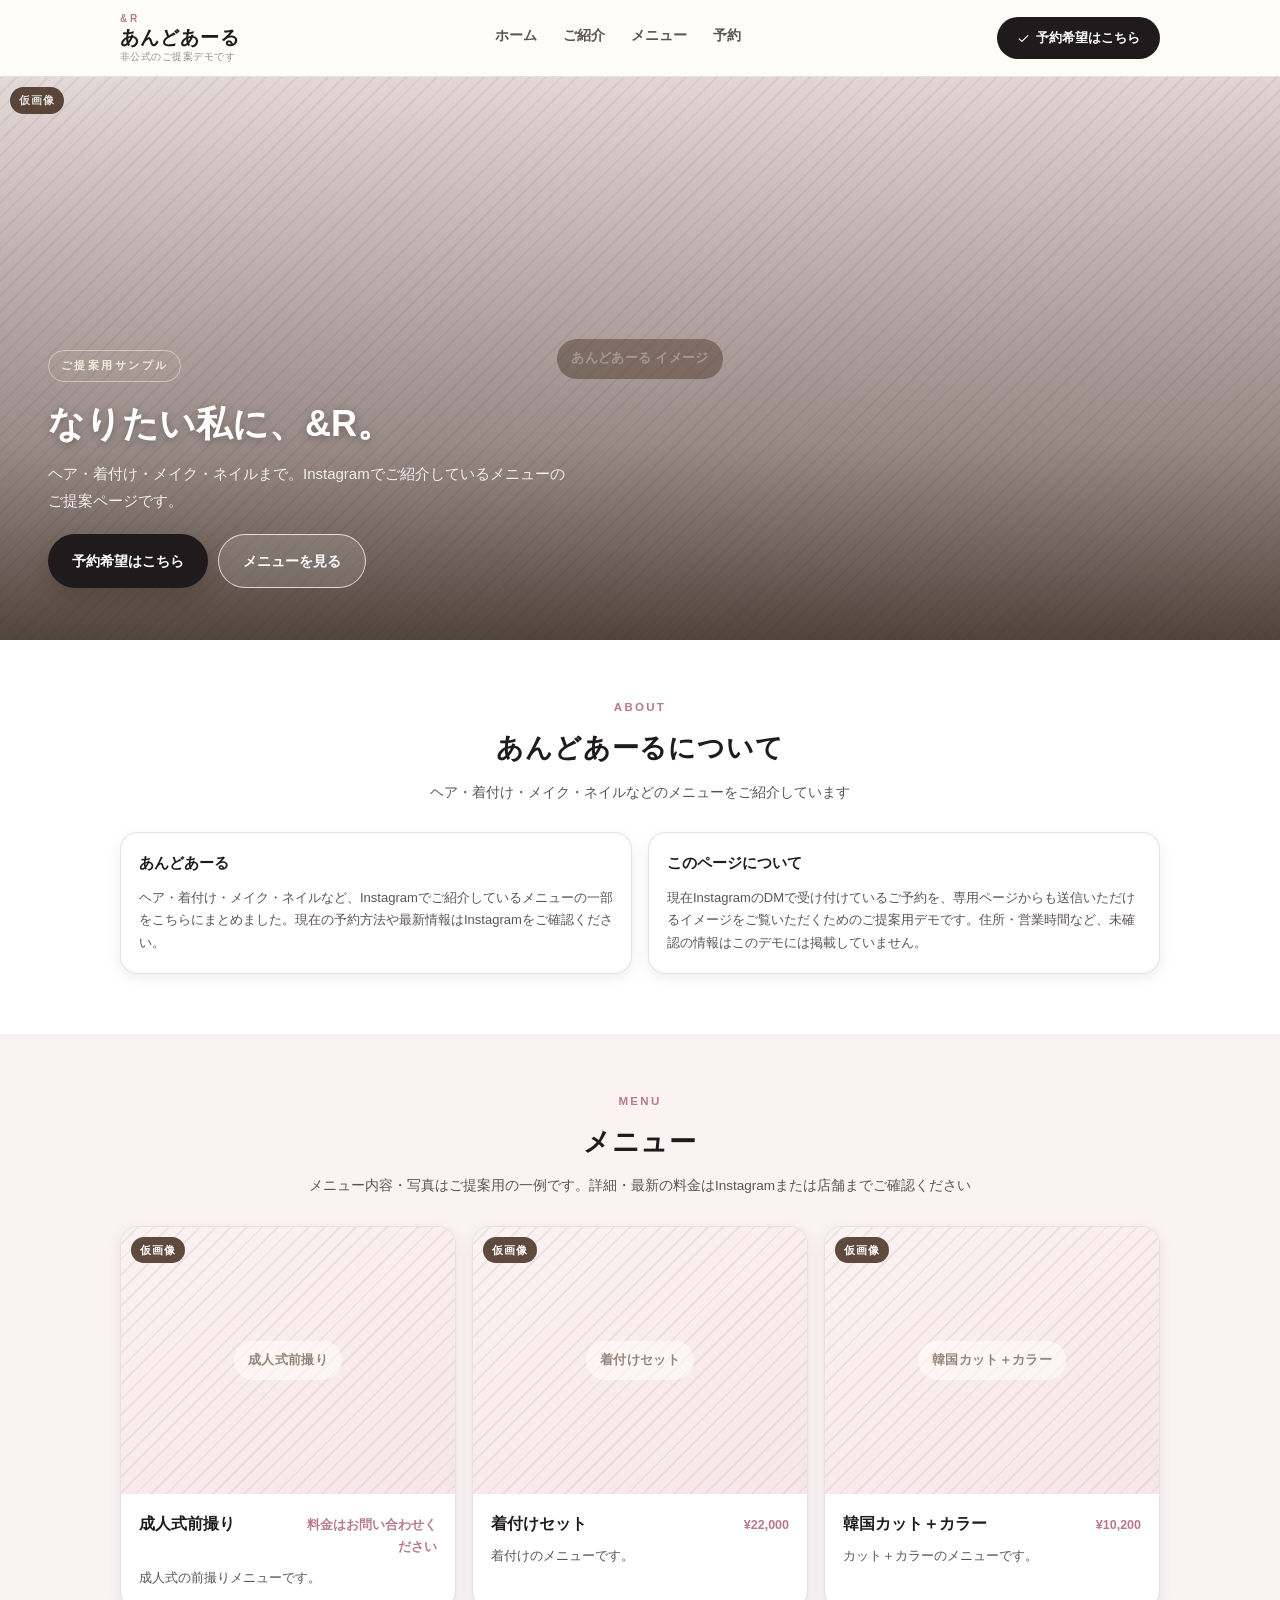
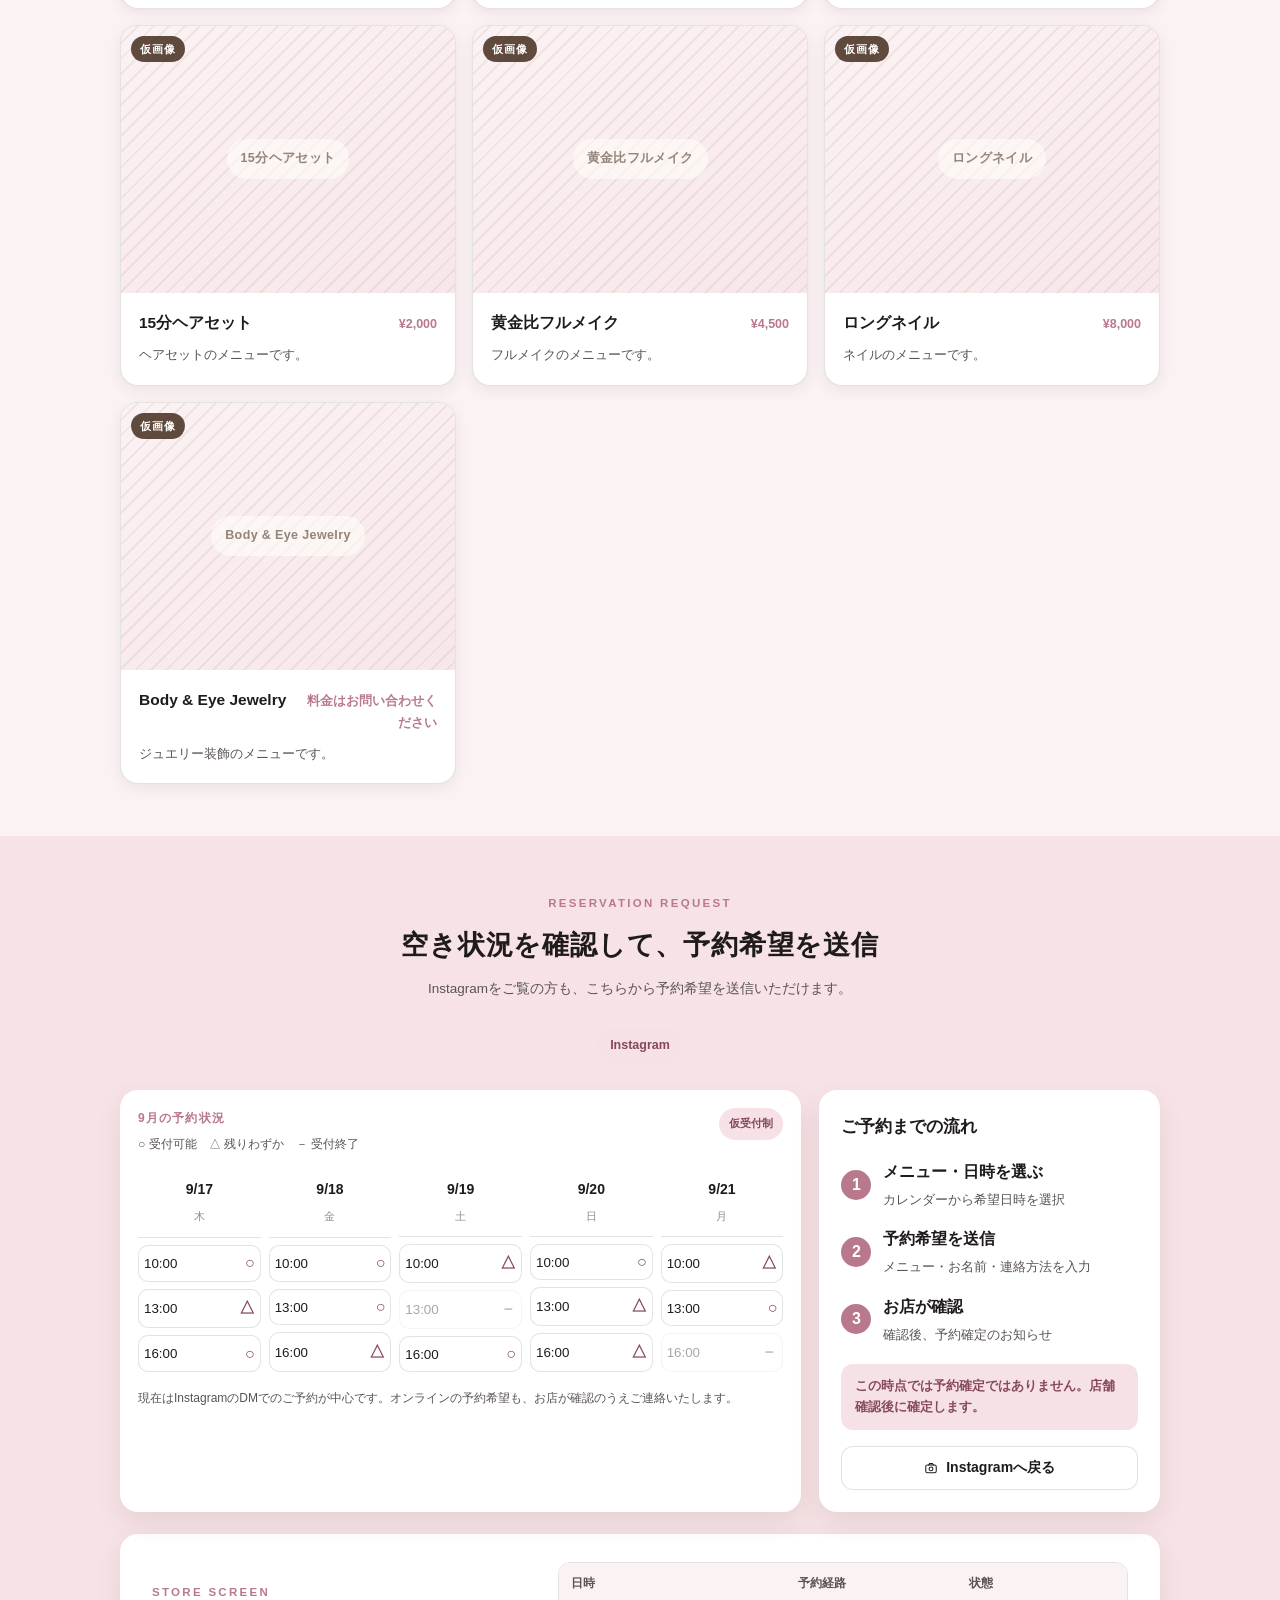
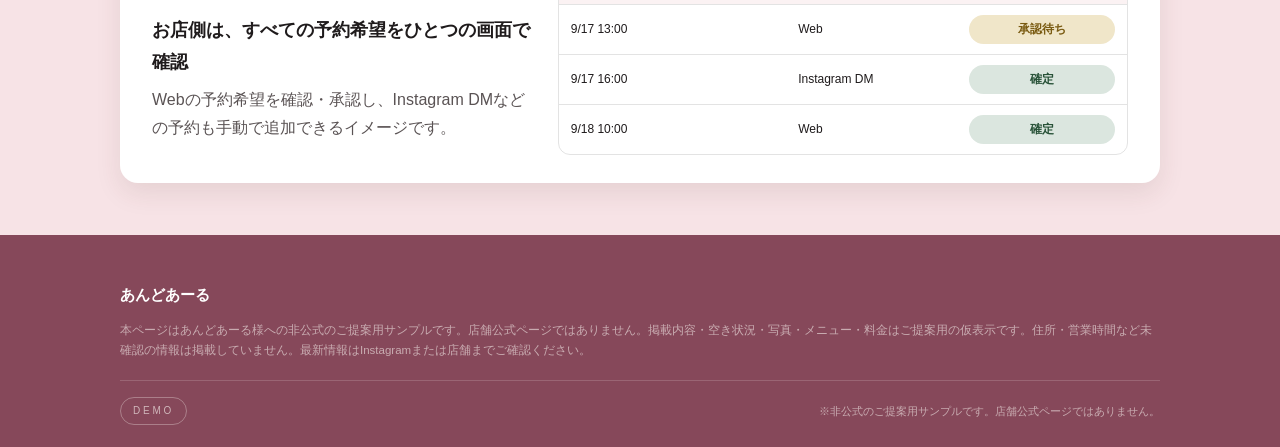
==== stores/and-r/index.html @ 746cb3f4 "Add proposal demo for あんどあーる (&R) under stores/and-r/ New store on a dedicated branch, built from up" ====
<!DOCTYPE html>
<html lang="ja">
<head>
<meta charset="UTF-8">
<meta name="viewport" content="width=device-width, initial-scale=1.0">
<title>あんどあーる | ご提案用サンプル</title>
<link rel="stylesheet" href="../shared/style.css">
<link rel="stylesheet" href="theme.css">
</head>
<body>

<!-- アイコン定義 (共通SVGスプライト) -->
<svg width="0" height="0" style="position:absolute" aria-hidden="true">
  <defs>
    <symbol id="icon-check" viewBox="0 0 24 24" stroke="currentColor" stroke-width="2" stroke-linecap="round" stroke-linejoin="round" fill="none">
      <path d="M4 12.5l5 5L20 6.5"/>
    </symbol>
    <symbol id="icon-camera" viewBox="0 0 24 24" stroke="currentColor" stroke-width="1.8" stroke-linecap="round" stroke-linejoin="round" fill="none">
      <rect x="3" y="7" width="18" height="13" rx="3"/>
      <path d="M8 7l1.5-2.5h5L16 7"/>
      <circle cx="12" cy="13.5" r="3.3"/>
    </symbol>
  </defs>
</svg>

<!-- ヘッダー -->
<header class="site-header">
  <div class="container">
    <a href="#home" class="brand">
      <span class="brand-en">&amp;R</span>
      <span class="brand-name">あんどあーる</span>
      <span class="and-r-tag">非公式のご提案デモです</span>
    </a>
    <nav class="nav-desktop">
      <a href="#home">ホーム</a>
      <a href="#about">ご紹介</a>
      <a href="#menu">メニュー</a>
      <a href="#reservation">予約</a>
    </nav>
    <a class="header-cta" href="#reservation">
      <svg class="icon" aria-hidden="true"><use href="#icon-check"></use></svg>
      予約希望はこちら
    </a>
    <button class="nav-toggle" id="nav-toggle" aria-label="メニューを開く">
      <svg viewBox="0 0 24 24" width="20" height="20" stroke="currentColor" stroke-width="2" stroke-linecap="round" fill="none"><path d="M4 6h16M4 12h16M4 18h16"/></svg>
    </button>
  </div>
  <nav class="nav-mobile" id="nav-mobile">
    <a href="#home">ホーム</a>
    <a href="#about">ご紹介</a>
    <a href="#menu">メニュー</a>
    <a href="#reservation">予約</a>
    <a class="btn btn-primary header-cta" href="#reservation">
      <svg class="icon" aria-hidden="true"><use href="#icon-check"></use></svg>
      予約希望はこちら
    </a>
  </nav>
</header>

<main>

  <!-- ================= ホーム / ヒーロー ================= -->
  <section id="home">
    <div class="hero">
      <div class="photo" data-caption="あんどあーる イメージ">
        <span class="photo-badge">仮画像</span>
        <img src="assets/images/hero.jpg" alt="あんどあーる イメージ" onerror="this.remove()">
      </div>
      <div class="hero-scrim"></div>
      <div class="hero-content">
        <span class="hero-badge">ご提案用サンプル</span>
        <h1 class="hero-title">なりたい私に、&amp;R。</h1>
        <p class="hero-lead">ヘア・着付け・メイク・ネイルまで。Instagramでご紹介しているメニューのご提案ページです。</p>
        <div class="hero-actions">
          <a href="#reservation" class="btn btn-primary">予約希望はこちら</a>
          <a href="#menu" class="btn btn-outline">メニューを見る</a>
        </div>
      </div>
    </div>
  </section>

  <!-- ================= 店舗・サービス紹介 ================= -->
  <section id="about" class="section">
    <div class="container">
      <div class="section-head">
        <span class="section-eyebrow">ABOUT</span>
        <h2 class="section-title">あんどあーるについて</h2>
        <p class="section-lead">ヘア・着付け・メイク・ネイルなどのメニューをご紹介しています</p>
      </div>
      <div class="info-grid">
        <div class="info-card">
          <div class="info-card-body">
            <p class="info-card-title">あんどあーる</p>
            <p class="course-desc">ヘア・着付け・メイク・ネイルなど、Instagramでご紹介しているメニューの一部をこちらにまとめました。現在の予約方法や最新情報はInstagramをご確認ください。</p>
          </div>
        </div>
        <div class="info-card">
          <div class="info-card-body">
            <p class="info-card-title">このページについて</p>
            <p class="course-desc">現在InstagramのDMで受け付けているご予約を、専用ページからも送信いただけるイメージをご覧いただくためのご提案用デモです。住所・営業時間など、未確認の情報はこのデモには掲載していません。</p>
          </div>
        </div>
      </div>
    </div>
  </section>

  <!-- ================= メニュー ================= -->
  <section id="menu" class="section section-soft">
    <div class="container">
      <div class="section-head">
        <span class="section-eyebrow">MENU</span>
        <h2 class="section-title">メニュー</h2>
        <p class="section-lead">メニュー内容・写真はご提案用の一例です。詳細・最新の料金はInstagramまたは店舗までご確認ください</p>
      </div>
      <div class="course-grid" id="course-grid"></div>
    </div>
  </section>

  <!-- ================= 予約希望受付 ================= -->
  <section id="reservation" class="section section-reservation">
    <div class="container reservation-wrap">
      <div class="section-head reservation-head">
        <span class="section-eyebrow">RESERVATION REQUEST</span>
        <h2 class="section-title">空き状況を確認して、予約希望を送信</h2>
        <p class="section-lead">Instagramをご覧の方も、こちらから予約希望を送信いただけます。</p>
      </div>

      <div class="channel-strip" id="channel-strip"></div>

      <div class="reservation-layout">
        <div class="booking-panel">
          <div class="booking-panel-top">
            <div>
              <p class="booking-kicker">9月の予約状況</p>
              <p class="booking-note">○ 受付可能　△ 残りわずか　－ 受付終了</p>
            </div>
            <span class="request-badge">仮受付制</span>
          </div>
          <div class="booking-calendar" id="booking-calendar"></div>
          <p class="booking-help">現在はInstagramのDMでのご予約が中心です。オンラインの予約希望も、お店が確認のうえご連絡いたします。</p>
        </div>

        <div class="booking-explain">
          <p class="booking-explain-title">ご予約までの流れ</p>
          <ol class="booking-steps">
            <li><span>1</span><div><strong>メニュー・日時を選ぶ</strong><small>カレンダーから希望日時を選択</small></div></li>
            <li><span>2</span><div><strong>予約希望を送信</strong><small>メニュー・お名前・連絡方法を入力</small></div></li>
            <li><span>3</span><div><strong>お店が確認</strong><small>確認後、予約確定のお知らせ</small></div></li>
          </ol>
          <p class="confirm-note">この時点では予約確定ではありません。店舗確認後に確定します。</p>
          <button type="button" class="instagram-link" id="instagram-demo-btn">
            <svg class="icon" aria-hidden="true"><use href="#icon-camera"></use></svg>Instagramへ戻る
          </button>
          <p class="demo-note" id="instagram-demo-note" hidden>デモでは実際のInstagramには遷移しません（本番では店舗のInstagramへ遷移する想定です）</p>
        </div>
      </div>

      <div class="admin-demo">
        <div class="admin-demo-copy">
          <span class="section-eyebrow">STORE SCREEN</span>
          <h3>お店側は、すべての予約希望をひとつの画面で確認</h3>
          <p>Webの予約希望を確認・承認し、Instagram DMなどの予約も手動で追加できるイメージです。</p>
        </div>
        <div class="admin-board" id="admin-board"></div>
      </div>
    </div>
  </section>

</main>

<div class="booking-modal" id="booking-modal" hidden>
  <div class="booking-modal-card" role="dialog" aria-modal="true" aria-labelledby="booking-modal-title">
    <button class="booking-close" id="booking-close" aria-label="閉じる">×</button>
    <p class="booking-kicker">予約希望</p>
    <h2 id="booking-modal-title">希望内容を入力</h2>
    <p class="selected-slot" id="selected-slot"></p>
    <form id="booking-form">
      <label>ご希望メニュー
        <select required name="menu">
          <option value="">選択してください</option>
          <option>成人式前撮り</option>
          <option>着付けセット</option>
          <option>韓国カット＋カラー</option>
          <option>15分ヘアセット</option>
          <option>黄金比フルメイク</option>
          <option>ロングネイル</option>
          <option>Body &amp; Eye Jewelry</option>
          <option>まだ決めていない・相談したい</option>
        </select>
      </label>
      <label>お名前<input required name="name" placeholder="例）鹿児島 花子"></label>
      <label>電話番号<input required name="phone" inputmode="tel" placeholder="090-0000-0000"></label>
      <label>ご希望の連絡方法
        <select required name="contact">
          <option value="">選択してください</option>
          <option>Instagram DM</option>
          <option>お電話</option>
          <option>どちらでも</option>
        </select>
      </label>
      <label>ご要望（任意）<textarea name="note" rows="3" placeholder="ご希望のイメージなど"></textarea></label>
      <p class="form-caution">この時点では予約確定ではありません。店舗確認後に確定します。</p>
      <button class="btn btn-primary btn-block" type="submit">予約希望を送信する</button>
    </form>
    <div class="booking-sent" id="booking-sent" hidden>
      <div class="sent-check">✓</div>
      <h3>予約希望を受け付けました</h3>
      <p>お店が内容を確認・承認後、予約確定のお知らせをお送りします。</p>
      <button class="btn btn-dark btn-block" id="booking-done">閉じる</button>
    </div>
  </div>
</div>

<!-- ================= フッター ================= -->
<footer class="footer">
  <div class="container">
    <p class="footer-brand">あんどあーる</p>
    <p class="footer-note">本ページはあんどあーる様への非公式のご提案用サンプルです。店舗公式ページではありません。掲載内容・空き状況・写真・メニュー・料金はご提案用の仮表示です。住所・営業時間など未確認の情報は掲載していません。最新情報はInstagramまたは店舗までご確認ください。</p>

    <div class="footer-bottom">
      <span class="demo-badge">DEMO</span>
      <span class="footer-disclaimer">※非公式のご提案用サンプルです。店舗公式ページではありません。</span>
    </div>
  </div>
</footer>

<script src="config.js"></script>
<script src="../shared/app.js"></script>
<script>
  document.getElementById("instagram-demo-btn").addEventListener("click", function () {
    document.getElementById("instagram-demo-note").hidden = false;
  });
</script>
</body>
</html>
---- stores/shared/style.css ----
/* =========================================================
   店舗別営業デモ 共通テンプレート スタイル
   ベース: 白・生成り / 明るい木目 / 焦げ茶（文字・アクセント）
   小料理店・日本料理店向けの、親しみやすく読みやすいデザイン
   （焼肉「陣力」デモとは配色・装飾を分けた別テーマ）
   ========================================================= */

:root {
  --paper: #fffdf8;
  --paper-soft: #f6f0e4;
  --cream-deep: #efe3cc;
  --wood-light: #f1e2c8;
  --ink: #3b2c22;
  --ink-soft: #6b5b4d;
  --ink-faint: #9c8b7c;
  --brown: #5a3820;
  --brown-dark: #3f2716;
  --line: rgba(74, 51, 35, 0.16);
  --white: #ffffff;

  --radius-lg: 18px;
  --radius-md: 12px;
  --radius-sm: 8px;
  --shadow-soft: 0 10px 26px rgba(74, 51, 35, 0.1);
  --shadow-card: 0 4px 14px rgba(74, 51, 35, 0.08);
  --container: 1080px;
}

* {
  box-sizing: border-box;
}

html {
  scroll-behavior: smooth;
  scroll-padding-top: 84px;
}

html, body {
  margin: 0;
  padding: 0;
}

body {
  background: var(--paper);
  color: var(--ink);
  font-family: "Hiragino Mincho ProN", "Hiragino Sans", "Yu Gothic", "Noto Sans JP", "Segoe UI", sans-serif;
  -webkit-font-smoothing: antialiased;
  line-height: 1.75;
}

img {
  max-width: 100%;
  display: block;
}

a {
  color: inherit;
}

.icon {
  width: 1em;
  height: 1em;
  stroke: currentColor;
  fill: none;
}

.container {
  max-width: var(--container);
  margin: 0 auto;
  padding: 0 20px;
}

/* ---------- ご提案用サンプル 表示バナー ---------- */

.demo-banner {
  background: var(--wood-light);
  color: var(--brown-dark);
  text-align: center;
  font-size: 11.5px;
  letter-spacing: 0.03em;
  padding: 7px 14px;
}

/* ---------- 写真プレースホルダー（仮画像） ---------- */

.photo {
  position: relative;
  overflow: hidden;
  border-radius: var(--radius-md);
  background:
    repeating-linear-gradient(135deg, rgba(90, 56, 32, 0.07) 0 2px, transparent 2px 11px),
    linear-gradient(155deg, var(--paper-soft), var(--wood-light) 140%);
  display: flex;
  align-items: center;
  justify-content: center;
}

.photo::before {
  content: attr(data-caption);
  position: relative;
  z-index: 0;
  color: rgba(63, 39, 22, 0.55);
  font-size: 12.5px;
  font-weight: 600;
  letter-spacing: 0.03em;
  text-align: center;
  padding: 9px 14px;
  background: rgba(255, 253, 248, 0.6);
  border-radius: 999px;
}

.photo-badge {
  position: absolute;
  top: 10px;
  left: 10px;
  z-index: 0;
  background: rgba(63, 39, 22, 0.82);
  color: #fff;
  font-size: 10.5px;
  font-weight: 700;
  letter-spacing: 0.08em;
  padding: 4px 9px;
  border-radius: 999px;
}

.photo img {
  position: absolute;
  inset: 0;
  width: 100%;
  height: 100%;
  object-fit: cover;
  z-index: 1;
}

.photo--wide {
  aspect-ratio: 4 / 3;
}

.photo--card {
  aspect-ratio: 5 / 4;
}

/* ---------- ヘッダー ---------- */

.site-header {
  position: sticky;
  top: 0;
  z-index: 50;
  background: rgba(255, 253, 248, 0.96);
  backdrop-filter: blur(6px);
  border-bottom: 1px solid var(--line);
}

.site-header .container {
  display: flex;
  align-items: center;
  justify-content: space-between;
  gap: 12px;
  padding-top: 13px;
  padding-bottom: 13px;
}

.brand {
  display: flex;
  flex-direction: column;
  line-height: 1.25;
  text-decoration: none;
}

.brand-en {
  font-size: 10px;
  letter-spacing: 0.28em;
  color: var(--brown);
  font-weight: 700;
}

.brand-name {
  font-size: 19px;
  font-weight: 800;
  color: var(--ink);
  letter-spacing: 0.05em;
}

.nav-desktop {
  display: none;
  gap: 26px;
  font-size: 14px;
  font-weight: 600;
}

.nav-desktop a {
  text-decoration: none;
  color: var(--ink-soft);
  padding-bottom: 4px;
  border-bottom: 2px solid transparent;
}

.nav-desktop a:hover {
  color: var(--brown);
  border-bottom-color: var(--brown);
}

.header-cta {
  display: none;
  align-items: center;
  gap: 6px;
  background: var(--brown);
  color: var(--white);
  border: none;
  border-radius: 999px;
  padding: 10px 20px;
  font-size: 13px;
  font-weight: 700;
  text-decoration: none;
  white-space: nowrap;
}

.nav-toggle {
  display: inline-flex;
  align-items: center;
  justify-content: center;
  width: 40px;
  height: 40px;
  border-radius: 10px;
  border: 1px solid var(--line);
  background: var(--paper);
  color: var(--ink);
}

.nav-mobile {
  display: none;
  flex-direction: column;
  padding: 6px 20px 16px;
  gap: 2px;
  border-top: 1px solid var(--line);
}

.nav-mobile.open {
  display: flex;
}

.nav-mobile a {
  text-decoration: none;
  color: var(--ink-soft);
  font-weight: 600;
  font-size: 15px;
  padding: 11px 4px;
  border-bottom: 1px solid var(--line);
}

.nav-mobile a.header-cta {
  display: flex;
  justify-content: center;
  margin-top: 10px;
  color: var(--white);
}

/* ---------- ヒーロー ---------- */

.hero {
  position: relative;
  color: var(--white);
  overflow: hidden;
  min-height: 82vw;
  max-height: 520px;
  display: flex;
  align-items: flex-end;
}

.hero .photo {
  position: absolute;
  inset: 0;
  border-radius: 0;
}

.hero .photo::before {
  color: rgba(255, 253, 248, 0.78);
  background: rgba(63, 39, 22, 0.4);
}

.hero-scrim {
  position: absolute;
  inset: 0;
  background: linear-gradient(180deg, rgba(58, 40, 26, 0.12) 0%, rgba(48, 32, 20, 0.48) 65%, rgba(35, 22, 12, 0.78) 100%);
  z-index: 2;
}

.hero-content {
  position: relative;
  z-index: 3;
  width: 100%;
  padding: 26px 20px 32px;
}

.hero-badge {
  display: inline-block;
  font-size: 11px;
  letter-spacing: 0.22em;
  font-weight: 700;
  color: #f6ecd9;
  border: 1px solid rgba(246, 236, 217, 0.55);
  border-radius: 999px;
  padding: 5px 12px;
  margin-bottom: 14px;
}

.hero-title {
  font-size: 25px;
  font-weight: 800;
  line-height: 1.55;
  margin: 0 0 10px;
  text-shadow: 0 2px 10px rgba(0, 0, 0, 0.3);
}

.hero-lead {
  font-size: 13.5px;
  color: rgba(255, 253, 248, 0.9);
  margin: 0 0 20px;
  max-width: 520px;
}

.hero-actions {
  display: flex;
  flex-wrap: wrap;
  gap: 10px;
}

.btn {
  display: inline-flex;
  align-items: center;
  gap: 8px;
  border-radius: 999px;
  padding: 14px 24px;
  font-size: 14px;
  font-weight: 700;
  text-decoration: none;
  border: none;
  cursor: pointer;
  font-family: inherit;
}

.btn-primary {
  background: var(--brown);
  color: var(--white);
  box-shadow: 0 10px 22px rgba(63, 39, 22, 0.32);
}

.btn-outline {
  background: rgba(255, 253, 248, 0.12);
  color: var(--white);
  border: 1.5px solid rgba(255, 253, 248, 0.75);
}

.btn-dark {
  background: var(--ink);
  color: var(--white);
}

.btn-block {
  width: 100%;
  justify-content: center;
}

/* ---------- セクション共通 ---------- */

.section {
  padding: 52px 0;
}

.section-soft {
  background: var(--paper-soft);
}

.section-head {
  text-align: center;
  margin-bottom: 28px;
}

.section-eyebrow {
  display: inline-block;
  font-size: 11.5px;
  letter-spacing: 0.2em;
  color: var(--brown);
  font-weight: 700;
  margin-bottom: 8px;
}

.section-title {
  font-size: 22px;
  margin: 0 0 8px;
  color: var(--ink);
  letter-spacing: 0.03em;
}

.section-lead {
  font-size: 13.5px;
  color: var(--ink-soft);
  margin: 0;
}

/* ---------- コースカード ---------- */

.course-grid {
  display: grid;
  grid-template-columns: 1fr;
  gap: 16px;
}

.course-card {
  background: var(--paper);
  border: 1px solid var(--line);
  border-radius: var(--radius-lg);
  overflow: hidden;
  box-shadow: var(--shadow-card);
}

.course-card .photo {
  border-radius: 0;
}

.course-body {
  padding: 16px 18px 18px;
}

.course-name-row {
  display: flex;
  justify-content: space-between;
  align-items: baseline;
  gap: 10px;
}

.course-name {
  font-size: 15.5px;
  font-weight: 700;
  color: var(--ink);
}

.course-price {
  font-size: 17px;
  font-weight: 800;
  color: var(--brown);
  white-space: nowrap;
}

.course-desc {
  margin: 8px 0 0;
  font-size: 13px;
  color: var(--ink-soft);
}

/* ---------- 店舗情報 ---------- */

.info-grid {
  display: grid;
  grid-template-columns: 1fr;
  gap: 16px;
  margin-bottom: 8px;
}

.info-card {
  background: var(--paper);
  border: 1px solid var(--line);
  border-radius: var(--radius-lg);
  overflow: hidden;
  box-shadow: var(--shadow-card);
}

.info-card .photo {
  border-radius: 0;
}

.info-card-body {
  padding: 18px;
}

.info-card-title {
  font-size: 14.5px;
  font-weight: 700;
  color: var(--ink);
  margin: 0 0 10px;
}

.info-list {
  list-style: none;
  margin: 0;
  padding: 0;
  display: flex;
  flex-direction: column;
  gap: 11px;
}

.info-list li {
  display: flex;
  align-items: flex-start;
  gap: 10px;
  font-size: 13.5px;
  color: var(--ink-soft);
}

.info-list .icon {
  color: var(--brown);
  flex: none;
  margin-top: 3px;
}

.info-note {
  margin-top: 14px;
  font-size: 12px;
  color: var(--ink-faint);
}

/* ---------- 来店経路の案内 ---------- */

.channel-strip {
  display: flex;
  flex-wrap: wrap;
  gap: 8px;
  justify-content: center;
  margin: 0 0 26px;
}

.channel-chip {
  display: inline-flex;
  align-items: center;
  gap: 6px;
  background: var(--wood-light);
  color: var(--brown-dark);
  border-radius: 999px;
  padding: 7px 14px;
  font-size: 12.5px;
  font-weight: 700;
}

.channel-chip .icon {
  font-size: 14px;
}

/* ---------- 予約セクション ---------- */

.section-reservation {
  background: var(--cream-deep);
  color: var(--ink);
}

.reservation-layout {
  display: grid;
  gap: 18px;
}

.booking-panel,
.booking-explain,
.admin-demo {
  background: var(--paper);
  color: var(--ink);
  border-radius: var(--radius-lg);
  box-shadow: var(--shadow-soft);
}

.booking-panel {
  padding: 18px;
  overflow: hidden;
}

.booking-panel-top {
  display: flex;
  align-items: flex-start;
  justify-content: space-between;
  gap: 12px;
  margin-bottom: 15px;
}

.booking-kicker {
  margin: 0 0 5px;
  font-size: 12px;
  font-weight: 800;
  letter-spacing: 0.1em;
  color: var(--brown);
}

.booking-note,
.booking-help {
  margin: 0;
  color: var(--ink-soft);
  font-size: 12px;
  line-height: 1.7;
}

.request-badge {
  white-space: nowrap;
  border-radius: 999px;
  background: var(--wood-light);
  color: var(--brown-dark);
  padding: 6px 10px;
  font-size: 11px;
  font-weight: 800;
}

.booking-calendar {
  display: grid;
  grid-template-columns: repeat(5, minmax(92px, 1fr));
  gap: 8px;
  overflow-x: auto;
  padding-bottom: 8px;
}

.booking-day {
  min-width: 92px;
  display: grid;
  gap: 7px;
}

.booking-date {
  text-align: center;
  padding: 7px;
  border-bottom: 1px solid var(--line);
}

.booking-date strong {
  display: block;
  font-size: 14px;
}

.booking-date span {
  font-size: 11px;
  color: var(--ink-faint);
}

.slot-btn {
  border: 1px solid var(--line);
  background: #fff;
  border-radius: 10px;
  padding: 8px 5px;
  color: var(--ink);
  cursor: pointer;
  display: flex;
  justify-content: space-between;
  align-items: center;
}

.slot-btn b {
  color: var(--brown);
  font-size: 16px;
}

.slot-btn:hover {
  border-color: var(--brown);
  background: var(--wood-light);
}

.slot-btn.disabled {
  opacity: 0.38;
  cursor: not-allowed;
}

.booking-help {
  margin-top: 8px;
}

.booking-explain {
  padding: 22px;
}

.booking-explain-title {
  margin: 0 0 16px;
  font-size: 17px;
  font-weight: 800;
}

.booking-steps {
  list-style: none;
  margin: 0;
  padding: 0;
  display: grid;
  gap: 14px;
}

.booking-steps li {
  display: flex;
  gap: 12px;
  align-items: center;
}

.booking-steps li > span {
  flex: 0 0 30px;
  height: 30px;
  border-radius: 50%;
  background: var(--brown);
  color: #fff;
  display: grid;
  place-items: center;
  font-weight: 800;
}

.booking-steps strong,
.booking-steps small {
  display: block;
}

.booking-steps small {
  color: var(--ink-soft);
  margin-top: 2px;
}

.confirm-note {
  margin-top: 18px;
  background: var(--wood-light);
  color: var(--brown-dark);
  border-radius: var(--radius-md);
  padding: 12px 14px;
  font-size: 12.5px;
  font-weight: 700;
  line-height: 1.7;
}

.phone-link {
  margin-top: 16px;
  width: 100%;
  display: flex;
  justify-content: center;
  gap: 8px;
  align-items: center;
  border: 1px solid var(--line);
  border-radius: 12px;
  padding: 12px;
  background: var(--paper);
  color: var(--ink);
  font-weight: 800;
  font-size: 14px;
  font-family: inherit;
  text-decoration: none;
  cursor: pointer;
}

.phone-demo-note {
  margin: 8px 0 0;
  text-align: center;
  font-size: 12px;
  color: var(--ink-soft);
}

/* ---------- 管理画面サンプル ---------- */

.admin-demo {
  margin-top: 22px;
  padding: 22px;
  display: grid;
  gap: 18px;
}

.admin-demo h3 {
  margin: 5px 0 8px;
  font-size: 18px;
}

.admin-demo p {
  margin: 0;
  color: var(--ink-soft);
  line-height: 1.7;
}

.admin-board {
  border: 1px solid var(--line);
  border-radius: 12px;
  overflow: hidden;
}

.admin-row {
  display: grid;
  grid-template-columns: 1.35fr 1fr 0.9fr;
  align-items: center;
  gap: 8px;
  padding: 10px 12px;
  border-top: 1px solid var(--line);
  font-size: 12px;
}

.admin-row-head {
  border-top: 0;
  background: var(--paper-soft);
  color: var(--ink-soft);
  font-weight: 800;
}

.status {
  border-radius: 999px;
  padding: 4px 8px;
  text-align: center;
  font-weight: 800;
}

.status-wait {
  background: #f0e6c9;
  color: #7a5b12;
}

.status-ok {
  background: #dbe6df;
  color: #285238;
}

/* ---------- 予約希望モーダル ---------- */

.booking-modal[hidden] {
  display: none;
}

.booking-modal {
  position: fixed;
  inset: 0;
  z-index: 1000;
  background: rgba(43, 30, 20, 0.72);
  display: grid;
  place-items: center;
  padding: 18px;
}

.modal-open {
  overflow: hidden;
}

.booking-modal-card {
  position: relative;
  width: min(100%, 440px);
  max-height: 92vh;
  overflow: auto;
  background: var(--paper);
  border-radius: 20px;
  padding: 24px;
  color: var(--ink);
  box-shadow: 0 24px 70px rgba(0, 0, 0, 0.25);
}

.booking-close {
  position: absolute;
  right: 14px;
  top: 12px;
  border: 0;
  background: transparent;
  font-size: 26px;
  color: var(--ink-soft);
  cursor: pointer;
}

.booking-modal-card h2 {
  margin: 0 0 8px;
  font-size: 18px;
}

.selected-slot {
  background: var(--wood-light);
  color: var(--brown-dark);
  border-radius: 10px;
  padding: 10px 12px;
  font-weight: 800;
  font-size: 13px;
}

#booking-form {
  display: grid;
  gap: 12px;
  margin-top: 14px;
}

#booking-form label {
  display: grid;
  gap: 5px;
  font-size: 13px;
  font-weight: 700;
}

#booking-form input,
#booking-form select,
#booking-form textarea {
  width: 100%;
  box-sizing: border-box;
  border: 1px solid var(--line);
  border-radius: 10px;
  padding: 11px;
  font: inherit;
  background: #fff;
}

.form-caution {
  margin: 0;
  color: var(--brown-dark);
  background: var(--wood-light);
  border-radius: 8px;
  padding: 9px 11px;
  font-size: 12px;
  line-height: 1.6;
  font-weight: 700;
}

.booking-sent {
  text-align: center;
  padding: 18px 0 0;
}

.sent-check {
  width: 56px;
  height: 56px;
  margin: 0 auto 12px;
  border-radius: 50%;
  background: var(--wood-light);
  color: var(--brown-dark);
  display: grid;
  place-items: center;
  font-size: 26px;
  font-weight: 900;
}

.booking-sent h3 {
  margin: 0 0 8px;
}

.booking-sent p {
  color: var(--ink-soft);
  line-height: 1.7;
}

/* ---------- フッター ---------- */

.footer {
  background: var(--brown-dark);
  color: rgba(255, 253, 248, 0.82);
  padding: 32px 0 22px;
}

.footer-brand {
  font-size: 15px;
  font-weight: 800;
  color: var(--white);
  margin-bottom: 4px;
}

.footer-address {
  font-size: 12px;
  color: rgba(255, 253, 248, 0.62);
  margin-bottom: 6px;
}

.footer-note {
  font-size: 11.5px;
  color: rgba(255, 253, 248, 0.55);
  margin-bottom: 20px;
}

.footer-bottom {
  border-top: 1px solid rgba(255, 253, 248, 0.16);
  padding-top: 16px;
  display: flex;
  flex-wrap: wrap;
  align-items: center;
  gap: 10px;
  justify-content: space-between;
}

.demo-badge {
  display: inline-block;
  font-size: 10px;
  letter-spacing: 0.28em;
  color: rgba(255, 253, 248, 0.6);
  border: 1px solid rgba(255, 253, 248, 0.3);
  border-radius: 999px;
  padding: 4px 12px;
}

.footer-disclaimer {
  font-size: 11px;
  color: rgba(255, 253, 248, 0.55);
}

/* =========================================================
   レスポンシブ（タブレット・PC）
   ========================================================= */

@media (min-width: 640px) {
  .course-grid {
    grid-template-columns: repeat(2, 1fr);
  }

  .info-grid {
    grid-template-columns: repeat(2, 1fr);
  }
}

@media (min-width: 860px) {
  .nav-desktop {
    display: flex;
  }

  .header-cta {
    display: inline-flex;
  }

  .nav-toggle {
    display: none;
  }

  .hero {
    min-height: 44vw;
  }

  .hero-title {
    font-size: 36px;
  }

  .hero-lead {
    font-size: 15px;
  }

  .hero-content {
    padding: 40px 48px 52px;
    max-width: 620px;
  }

  .course-grid {
    grid-template-columns: repeat(3, 1fr);
  }

  .section-title {
    font-size: 27px;
  }

  .reservation-layout {
    grid-template-columns: minmax(0, 1.6fr) minmax(260px, 0.8fr);
  }

  .admin-demo {
    grid-template-columns: 0.85fr 1.25fr;
    align-items: center;
    padding: 28px 32px;
  }
}
---- stores/and-r/theme.css ----
/* =========================================================
   あんどあーる 専用テーマ
   共通テンプレート（../shared/style.css）の配色変数だけを
   上書きする、店舗専用の薄いレイヤーです。
   ベース: 白・黒 + 上品なピンク（美容室らしく明るく華やかに）
   ------------------------------------------------------------
   佳鈴・よっちゃん家（木目・焦げ茶系）とは異なる配色。
   安っぽいネオンピンクにはしない。
   共通テンプレート本体（style.css / app.js）は変更しない。
   ========================================================= */

:root {
  --paper: #ffffff;
  --paper-soft: #fbf2f3;
  --cream-deep: #f7e3e6;
  --wood-light: #f6e2e6;
  --ink: #1f1b1c;
  --ink-soft: #5a5354;
  --ink-faint: #948c8d;
  --brown: #b8798c;
  --brown-dark: #86485a;
  --line: rgba(31, 27, 28, 0.12);
}

/* 予約CTA・見出し下線などのアクセントは黒で引き締める（白・黒・ピンクの3色構成） */
.header-cta,
.btn-primary {
  background: var(--ink);
}

.slot-btn b {
  color: var(--brown-dark);
}

/* ヘッダー：ロゴ下に「非公式のご提案デモ」であることを小さく表示 */
.and-r-tag {
  display: inline-block;
  margin-top: 2px;
  font-size: 9.5px;
  letter-spacing: 0.05em;
  color: var(--ink-faint);
}

/* 「料金はお問い合わせください」など、価格未確定メニューでも折り返して崩れないように */
.course-price {
  font-size: 12.5px;
  white-space: normal;
  text-align: right;
  max-width: 46%;
}

#course-grid .course-name-row {
  flex-wrap: wrap;
}

/* Instagramへ戻る導線（電話ボタンと同じ見た目を、店舗専用CSSの中だけで再現） */
.instagram-link {
  margin-top: 16px;
  width: 100%;
  display: flex;
  justify-content: center;
  gap: 8px;
  align-items: center;
  border: 1px solid var(--line);
  border-radius: 12px;
  padding: 12px;
  background: var(--paper);
  color: var(--ink);
  font-weight: 800;
  font-size: 14px;
  font-family: inherit;
  text-decoration: none;
  cursor: pointer;
}

.instagram-link:hover {
  border-color: var(--brown);
}

.demo-note {
  margin: 8px 0 0;
  text-align: center;
  font-size: 12px;
  color: var(--ink-soft);
}

/* ---------- 写真の表示位置調整 ----------
   object-fit:cover（共通CSS）はそのまま利用し、引き伸ばしはしない。
   ここでは「どの位置を中心に切り出すか」だけを写真ごとに指定する。
   実写がまだ無いため、現時点ではプレースホルダーにのみ影響する。 */
.hero .photo img {
  object-position: 50% 40%;
}

#course-grid .course-card .photo img {
  object-position: 50% 45%;
}
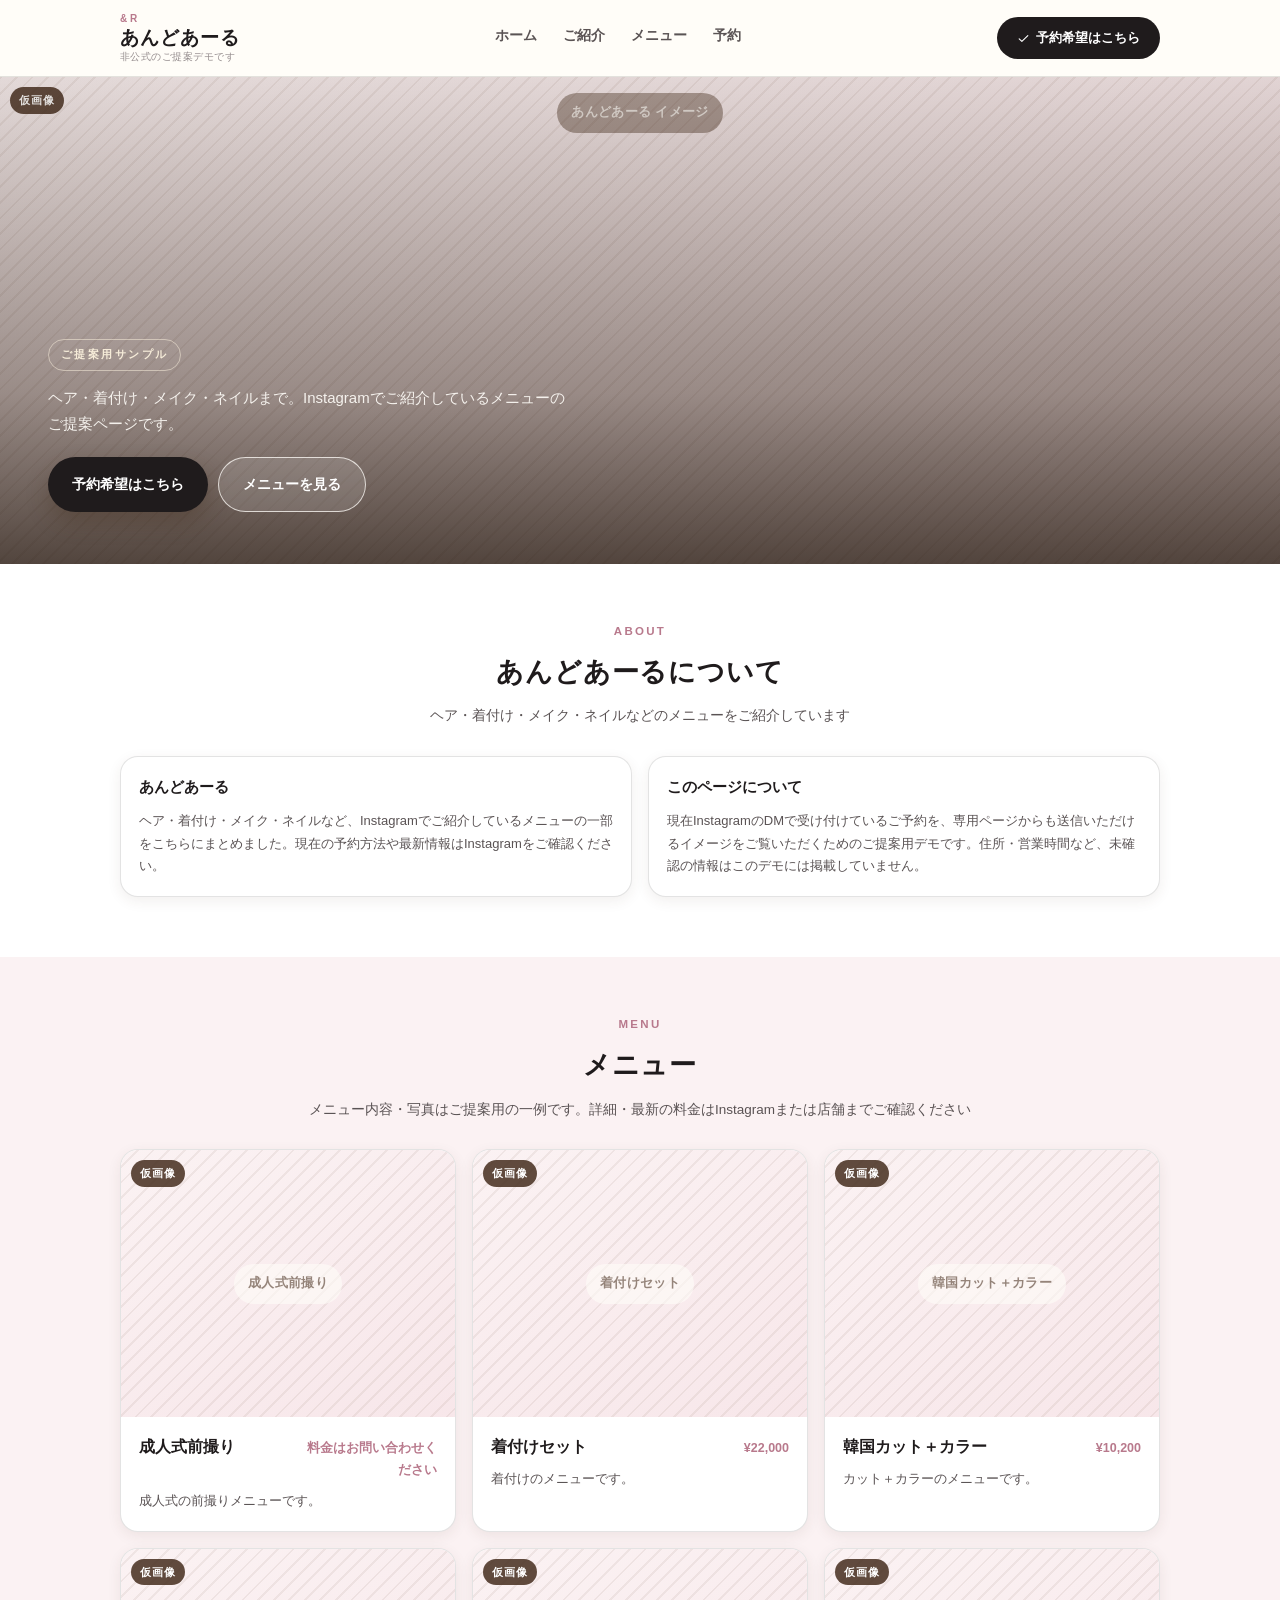
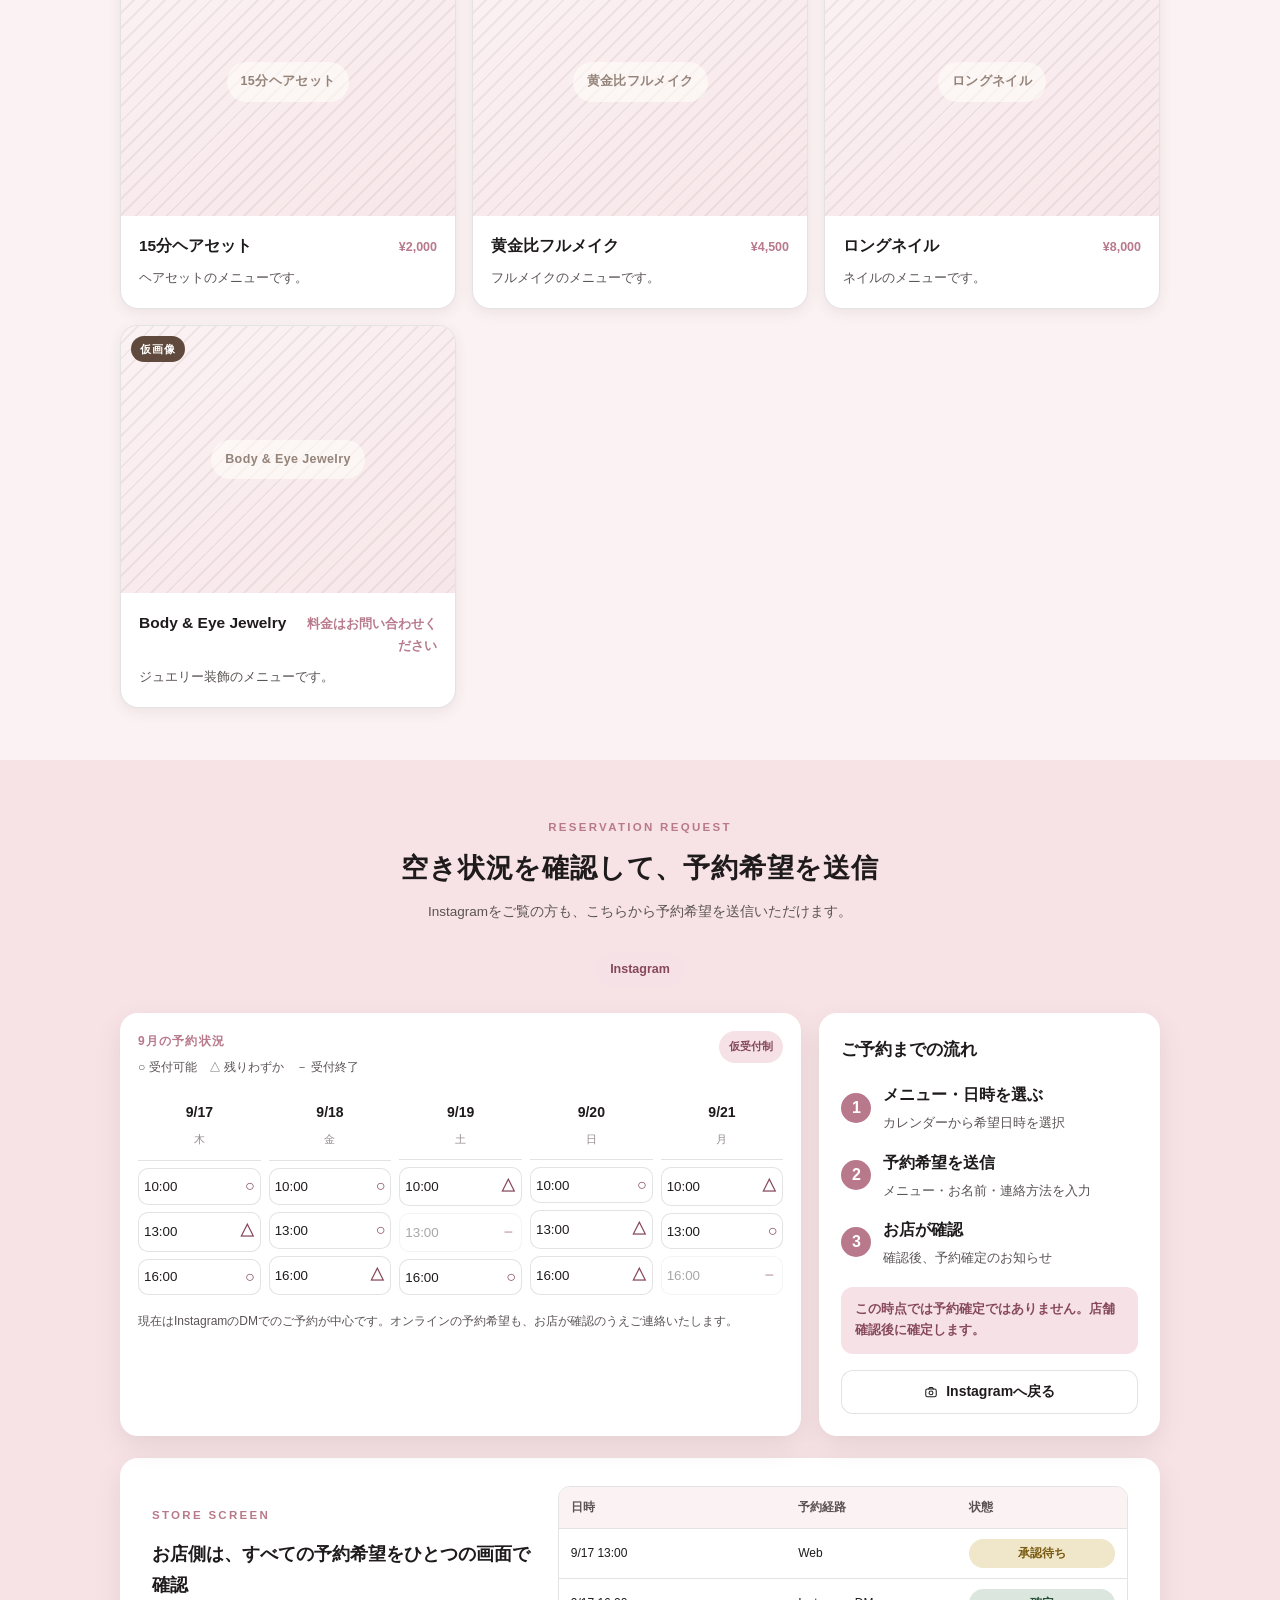
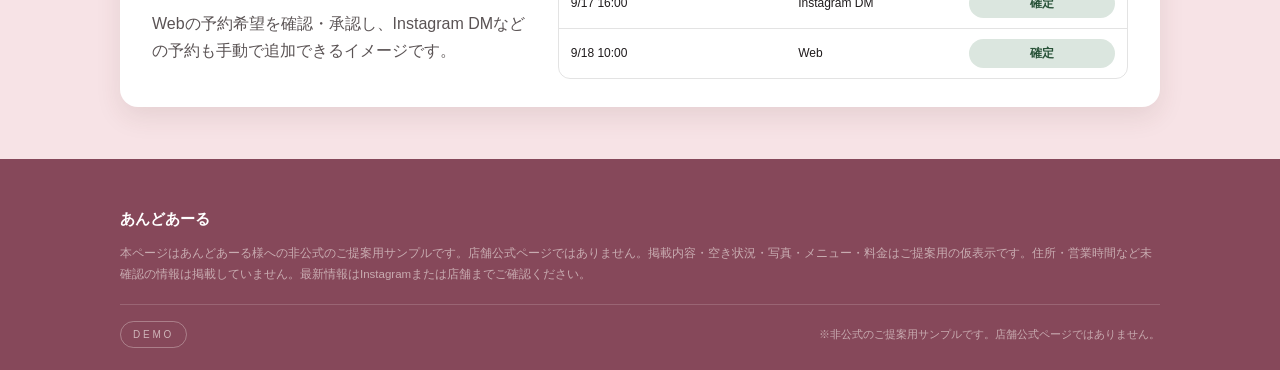
==== commit 0abe03d7: "Remove hero catchcopy from あんどあーる demo and rebalance hero spacing Delete the "なりたい私に、&R。" line from " ====
--- a/stores/and-r/index.html
+++ b/stores/and-r/index.html
@@ -69,7 +69,6 @@
       <div class="hero-scrim"></div>
       <div class="hero-content">
         <span class="hero-badge">ご提案用サンプル</span>
-        <h1 class="hero-title">なりたい私に、&amp;R。</h1>
         <p class="hero-lead">ヘア・着付け・メイク・ネイルまで。Instagramでご紹介しているメニューのご提案ページです。</p>
         <div class="hero-actions">
           <a href="#reservation" class="btn btn-primary">予約希望はこちら</a>
--- a/stores/and-r/theme.css
+++ b/stores/and-r/theme.css
@@ -84,6 +84,32 @@
   color: var(--ink-soft);
 }
 
+/* ---------- ヒーロー余白調整 ----------
+   キャッチコピー（見出し）を削除してテキスト量が減った分、
+   共通CSSのヒーロー枠（写真の高さ）をそのままにすると上部の余白だけが
+   不自然に広くなるため、この店舗の枠だけ高さを少し詰める。
+   （枠を詰めすぎると、写真が無い間の「仮画像」キャプションが下寄せの
+   本文と重なるため、キャプション側は上寄せに変更して独立させる） */
+.hero {
+  min-height: 78vw;
+  max-height: 460px;
+}
+
+@media (min-width: 860px) {
+  .hero {
+    min-height: 38vw;
+  }
+}
+
+.hero .photo {
+  align-items: flex-start;
+  justify-content: center;
+}
+
+.hero .photo::before {
+  margin-top: 16px;
+}
+
 /* ---------- 写真の表示位置調整 ----------
    object-fit:cover（共通CSS）はそのまま利用し、引き伸ばしはしない。
    ここでは「どの位置を中心に切り出すか」だけを写真ごとに指定する。
